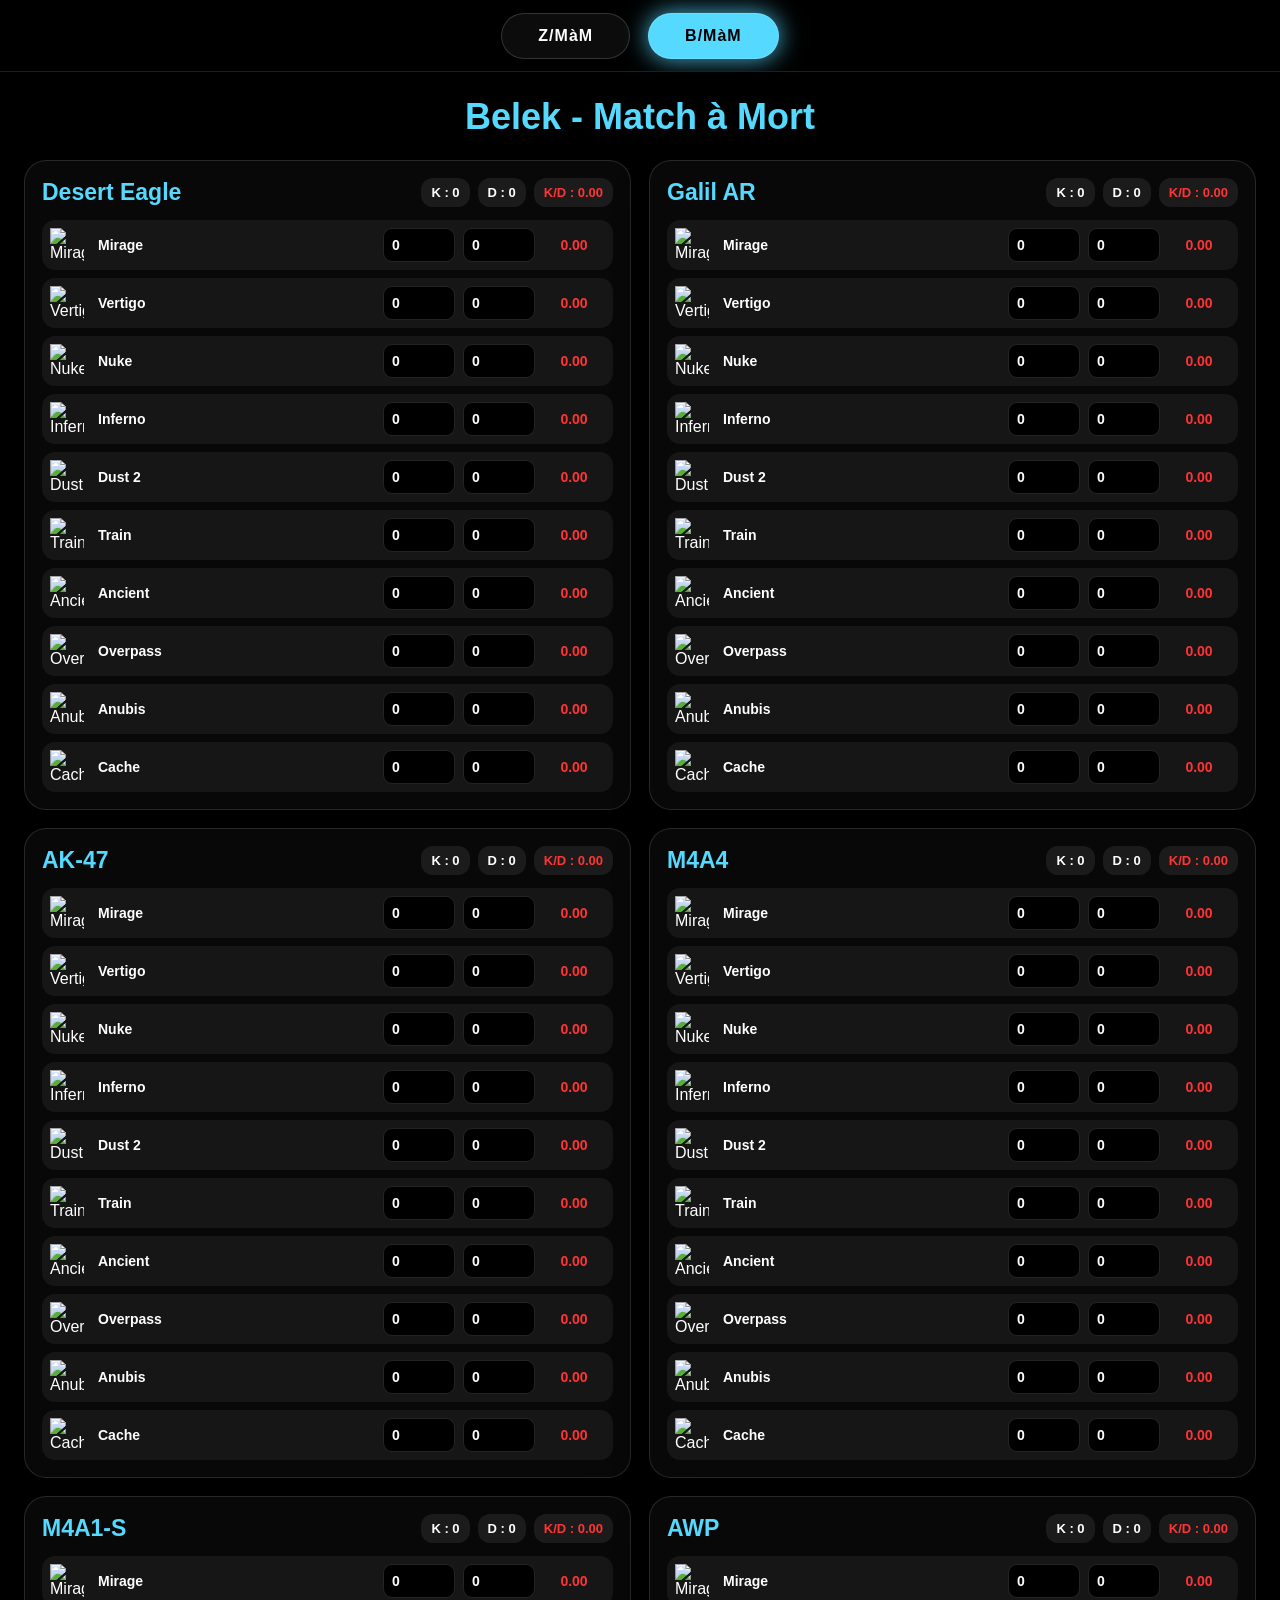
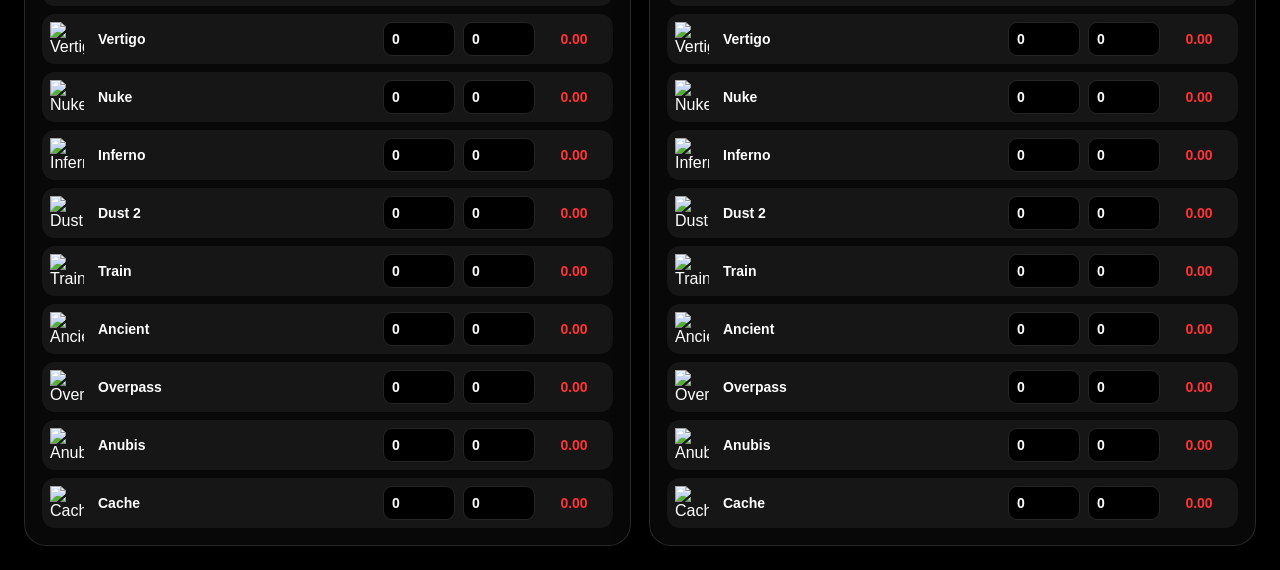
==== zbcs2/pages/bmam.html @ 367d7c85 "Add files via upload" ====
<!DOCTYPE html>
<html lang="fr">
<head>
  <meta charset="UTF-8">
  <title>B/MàM</title>

  <link rel="stylesheet" href="../css/menu.css">
  <link rel="stylesheet" href="../css/bmam.css">
</head>
<body class="theme-b">

  <nav class="navbar">
    <a href="../index.html" class="menu-link yellow">Z/MàM</a>
    <a href="bmam.html" class="menu-link active blue">B/MàM</a>
  </nav>

  <main>
    <h1>Belek - Match à Mort</h1>
    <section id="app">
      <p class="loading">...</p>
    </section>
  </main>

  <script src="../js/config.js"></script>
  <script src="../js/stats.js"></script>
  <script src="../js/bmam.js"></script>
</body>
</html>
---- zbcs2/css/menu.css ----
* {
  margin: 0;
  padding: 0;
  box-sizing: border-box;
}

body {
  font-family: Arial, sans-serif;
  color: white;
  min-height: 100vh;
  background: #000;
}

.navbar {
  height: 72px;
  display: flex;
  align-items: center;
  justify-content: center;
  gap: 18px;
  background: #000;
  border-bottom: 1px solid rgba(255,255,255,.12);
  position: sticky;
  top: 0;
  z-index: 999;
  overflow: hidden;
}

.navbar::after {
  content: "";

  position: absolute;
  left: -40%;
  bottom: 0;

  width: 40%;
  height: 2px;

  background:
    linear-gradient(
      90deg,
      transparent 0%,
      rgba(255,255,255,.15) 20%,
      rgba(255,255,255,.95) 50%,
      rgba(255,255,255,.15) 80%,
      transparent 100%
    );

  filter: blur(.3px);

  animation: navbarLight 3.2s linear infinite;
}

@keyframes navbarLight {
  0% {
    transform: translateX(0);
    opacity: 0;
  }

  8% {
    opacity: 1;
  }

  92% {
    opacity: 1;
  }

  100% {
    transform: translateX(350%);
    opacity: 0;
  }
}

.menu-link {
  padding: 13px 36px;
  border-radius: 999px;
  text-decoration: none;
  color: white;
  background: #0c0c0c;
  border: 1px solid rgba(255,255,255,.16);
  font-size: 16px;
  font-weight: 900;
  letter-spacing: 1px;
  transition: .25s;
}

.menu-link:hover {
  transform: translateY(-3px) scale(1.04);
}

.menu-link.yellow:hover,
.menu-link.yellow.active {
  color: black;
  background: #ffd400;
  box-shadow: 0 0 25px rgba(255, 212, 0, .85);
}

.menu-link.blue:hover,
.menu-link.blue.active {
  color: black;
  background: #56d9ff;
  box-shadow: 0 0 25px rgba(86, 217, 255, .85);
}

main {
  padding: 24px;
}

h1 {
  text-align: center;
  font-size: 36px;
  margin-bottom: 22px;
}

.loading {
  text-align: center;
  font-weight: 900;
  opacity: .7;
}

.loader-dots {
  display: flex;
  justify-content: center;
  align-items: center;
  gap: 10px;
  margin-top: 80px;
}

.loader-dots span {
  width: 14px;
  height: 14px;
  background: white;
  border-radius: 50%;
  box-shadow: 0 0 18px white;
  animation: dotBounce 0.8s infinite alternate;
}

.loader-dots span:nth-child(2) {
  animation-delay: 0.15s;
}

.loader-dots span:nth-child(3) {
  animation-delay: 0.3s;
}

@keyframes dotBounce {
  from {
    transform: translateY(0);
    opacity: 0.4;
  }

  to {
    transform: translateY(-14px);
    opacity: 1;
  }
}
---- zbcs2/css/bmam.css ----
@import url("zmam.css");

.theme-b {
  background: #000;
}

.theme-b h1,
.theme-b .weapon-top h2 {
  color: #56d9ff;
}
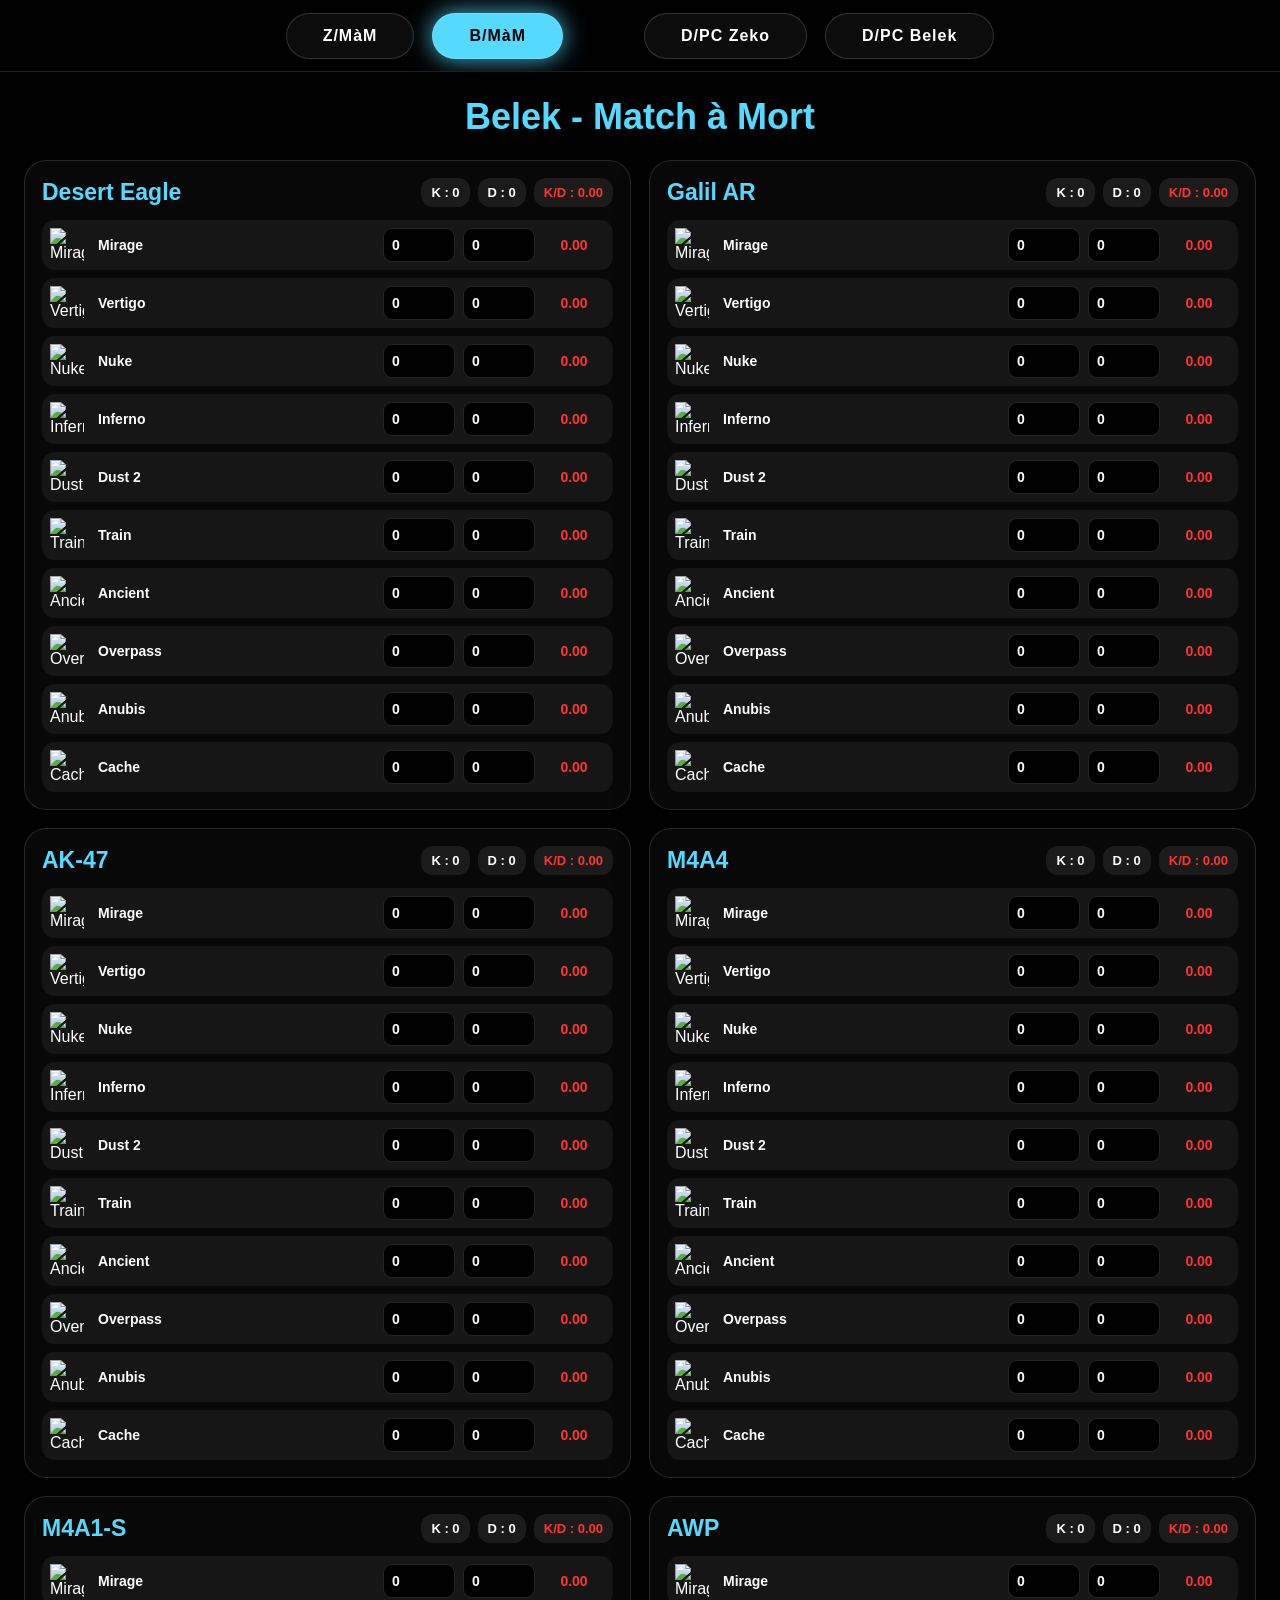
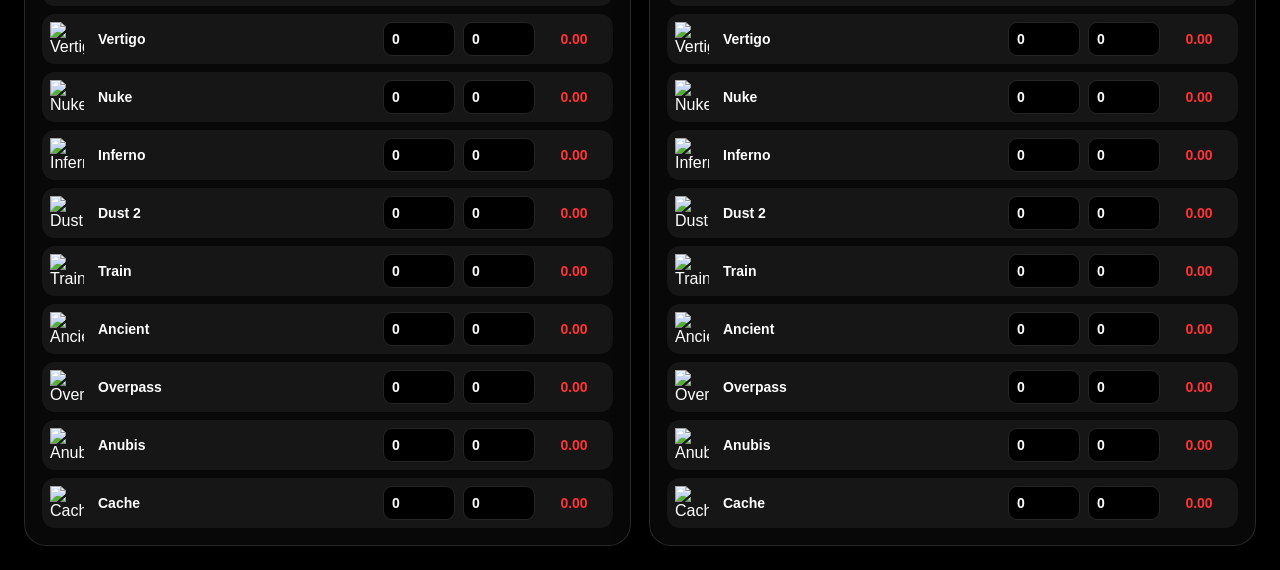
==== commit fd1f4832: "Add files via upload" ====
--- a/zbcs2/pages/bmam.html
+++ b/zbcs2/pages/bmam.html
@@ -9,10 +9,15 @@
 </head>
 <body class="theme-b">
 
-  <nav class="navbar">
-    <a href="../index.html" class="menu-link yellow">Z/MàM</a>
-    <a href="bmam.html" class="menu-link active blue">B/MàM</a>
-  </nav>
+<nav class="navbar">
+  <a href="../index.html" class="menu-link yellow">Z/MàM</a>
+  <a href="bmam.html" class="menu-link active blue">B/MàM</a>
+
+  <div class="menu-separator"></div>
+
+  <a href="dpc-zeko.html" class="menu-link yellow">D/PC Zeko</a>
+  <a href="dpc-belek.html" class="menu-link blue">D/PC Belek</a>
+</nav>
 
   <main>
     <h1>Belek - Match à Mort</h1>
--- a/zbcs2/css/menu.css
+++ b/zbcs2/css/menu.css
@@ -68,6 +68,10 @@
     transform: translateX(350%);
     opacity: 0;
   }
+}
+
+.menu-separator {
+  width: 45px;
 }
 
 .menu-link {
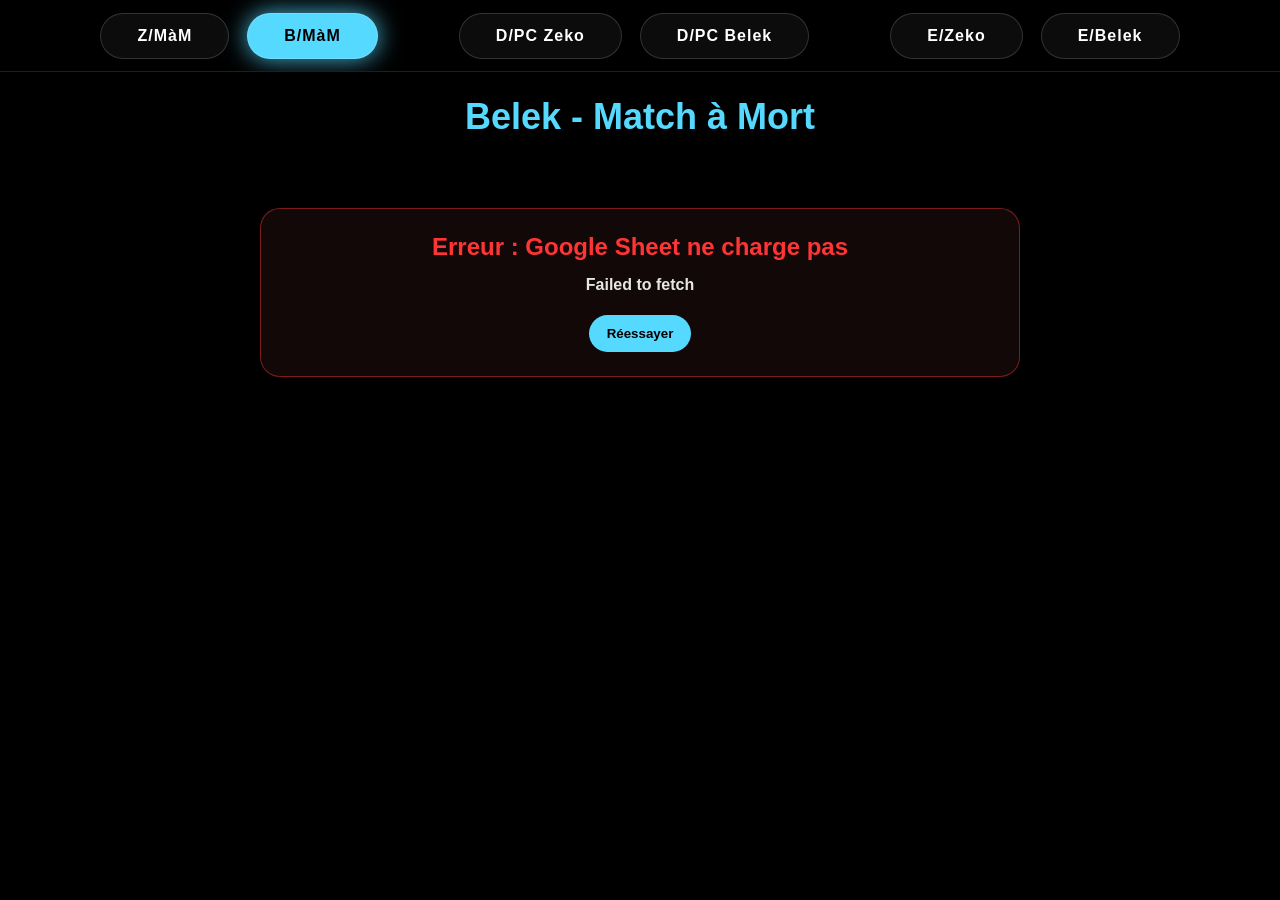
==== commit 6422c6ef: "Add files via upload" ====
--- a/zbcs2/pages/bmam.html
+++ b/zbcs2/pages/bmam.html
@@ -2,7 +2,7 @@
 <html lang="fr">
 <head>
   <meta charset="UTF-8">
-  <title>B/MàM</title>
+  <title>Belek - Match à Mort</title>
 
   <link rel="stylesheet" href="../css/menu.css">
   <link rel="stylesheet" href="../css/bmam.css">
@@ -17,6 +17,11 @@
 
   <a href="dpc-zeko.html" class="menu-link yellow">D/PC Zeko</a>
   <a href="dpc-belek.html" class="menu-link blue">D/PC Belek</a>
+
+  <div class="menu-separator"></div>
+
+  <a href="estimation-zeko.html" class="menu-link yellow">E/Zeko</a>
+  <a href="estimation-belek.html" class="menu-link blue">E/Belek</a>
 </nav>
 
   <main>
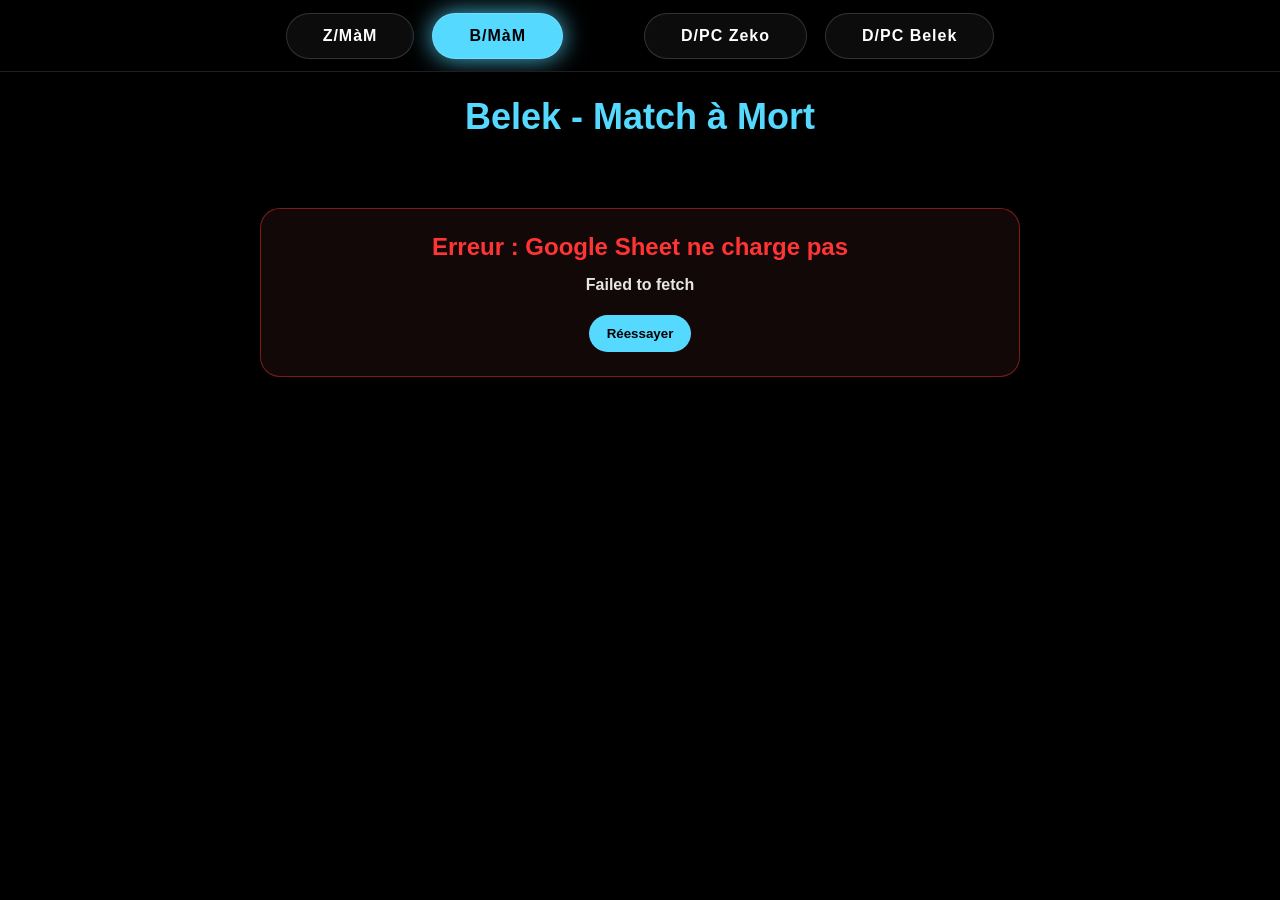
==== commit 6d5d7ceb: "Update bmam.html" ====
--- a/zbcs2/pages/bmam.html
+++ b/zbcs2/pages/bmam.html
@@ -17,11 +17,6 @@
 
   <a href="dpc-zeko.html" class="menu-link yellow">D/PC Zeko</a>
   <a href="dpc-belek.html" class="menu-link blue">D/PC Belek</a>
-
-  <div class="menu-separator"></div>
-
-  <a href="estimation-zeko.html" class="menu-link yellow">E/Zeko</a>
-  <a href="estimation-belek.html" class="menu-link blue">E/Belek</a>
 </nav>
 
   <main>
@@ -35,4 +30,4 @@
   <script src="../js/stats.js"></script>
   <script src="../js/bmam.js"></script>
 </body>
-</html>+</html>
